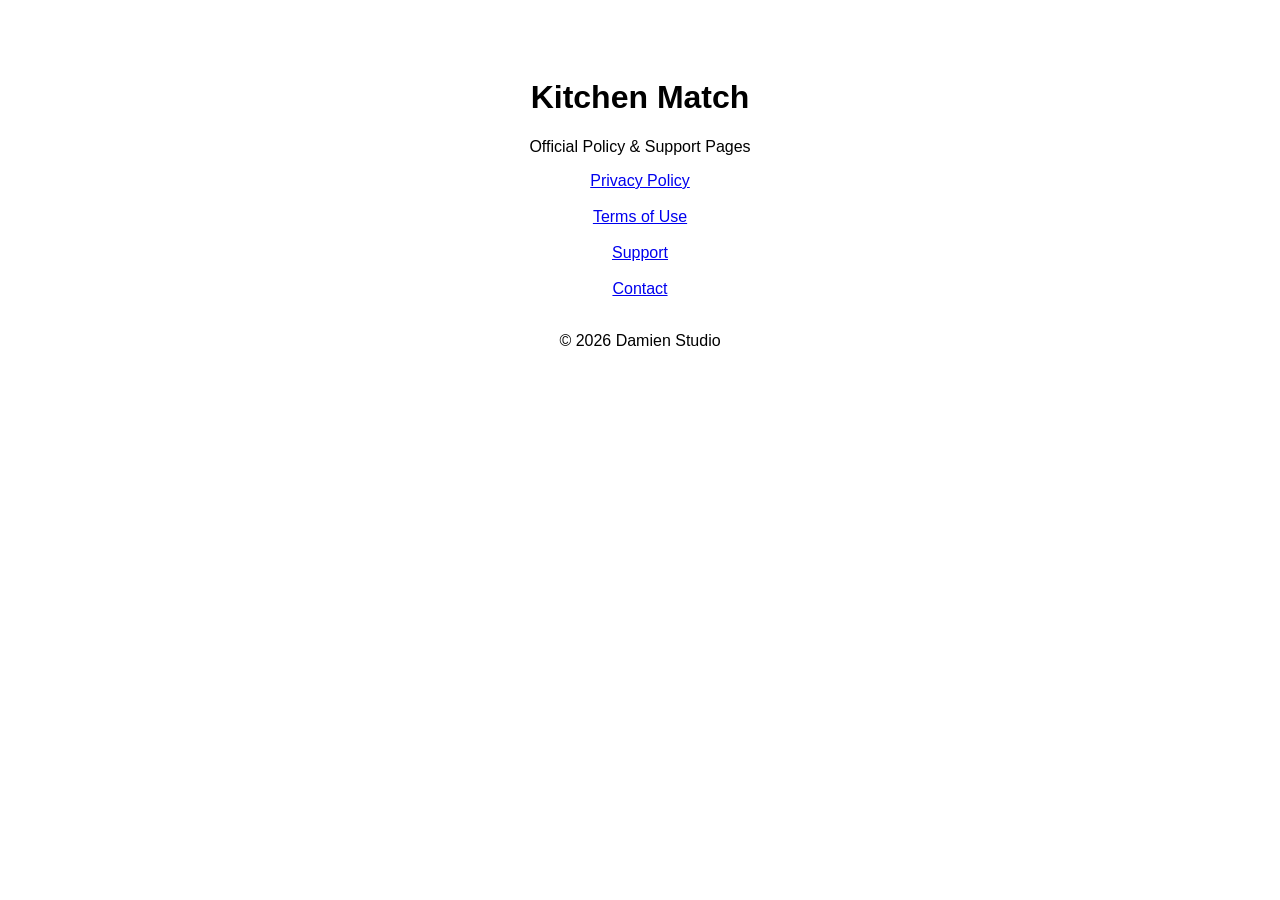
==== index.html @ e5201870 "Create index.html" ====
<!DOCTYPE html>
<html lang="en">
<head>
<meta charset="UTF-8">
<title>Kitchen Match - Policy Center</title>
</head>
<body style="font-family:Arial;text-align:center;padding:50px;">
<h1>Kitchen Match</h1>
<p>Official Policy & Support Pages</p>

<a href="privacy-policy.html">Privacy Policy</a><br><br>
<a href="terms-of-use.html">Terms of Use</a><br><br>
<a href="support.html">Support</a><br><br>
<a href="contact.html">Contact</a><br><br>

<p>© 2026 Damien Studio</p>
</body>
</html>
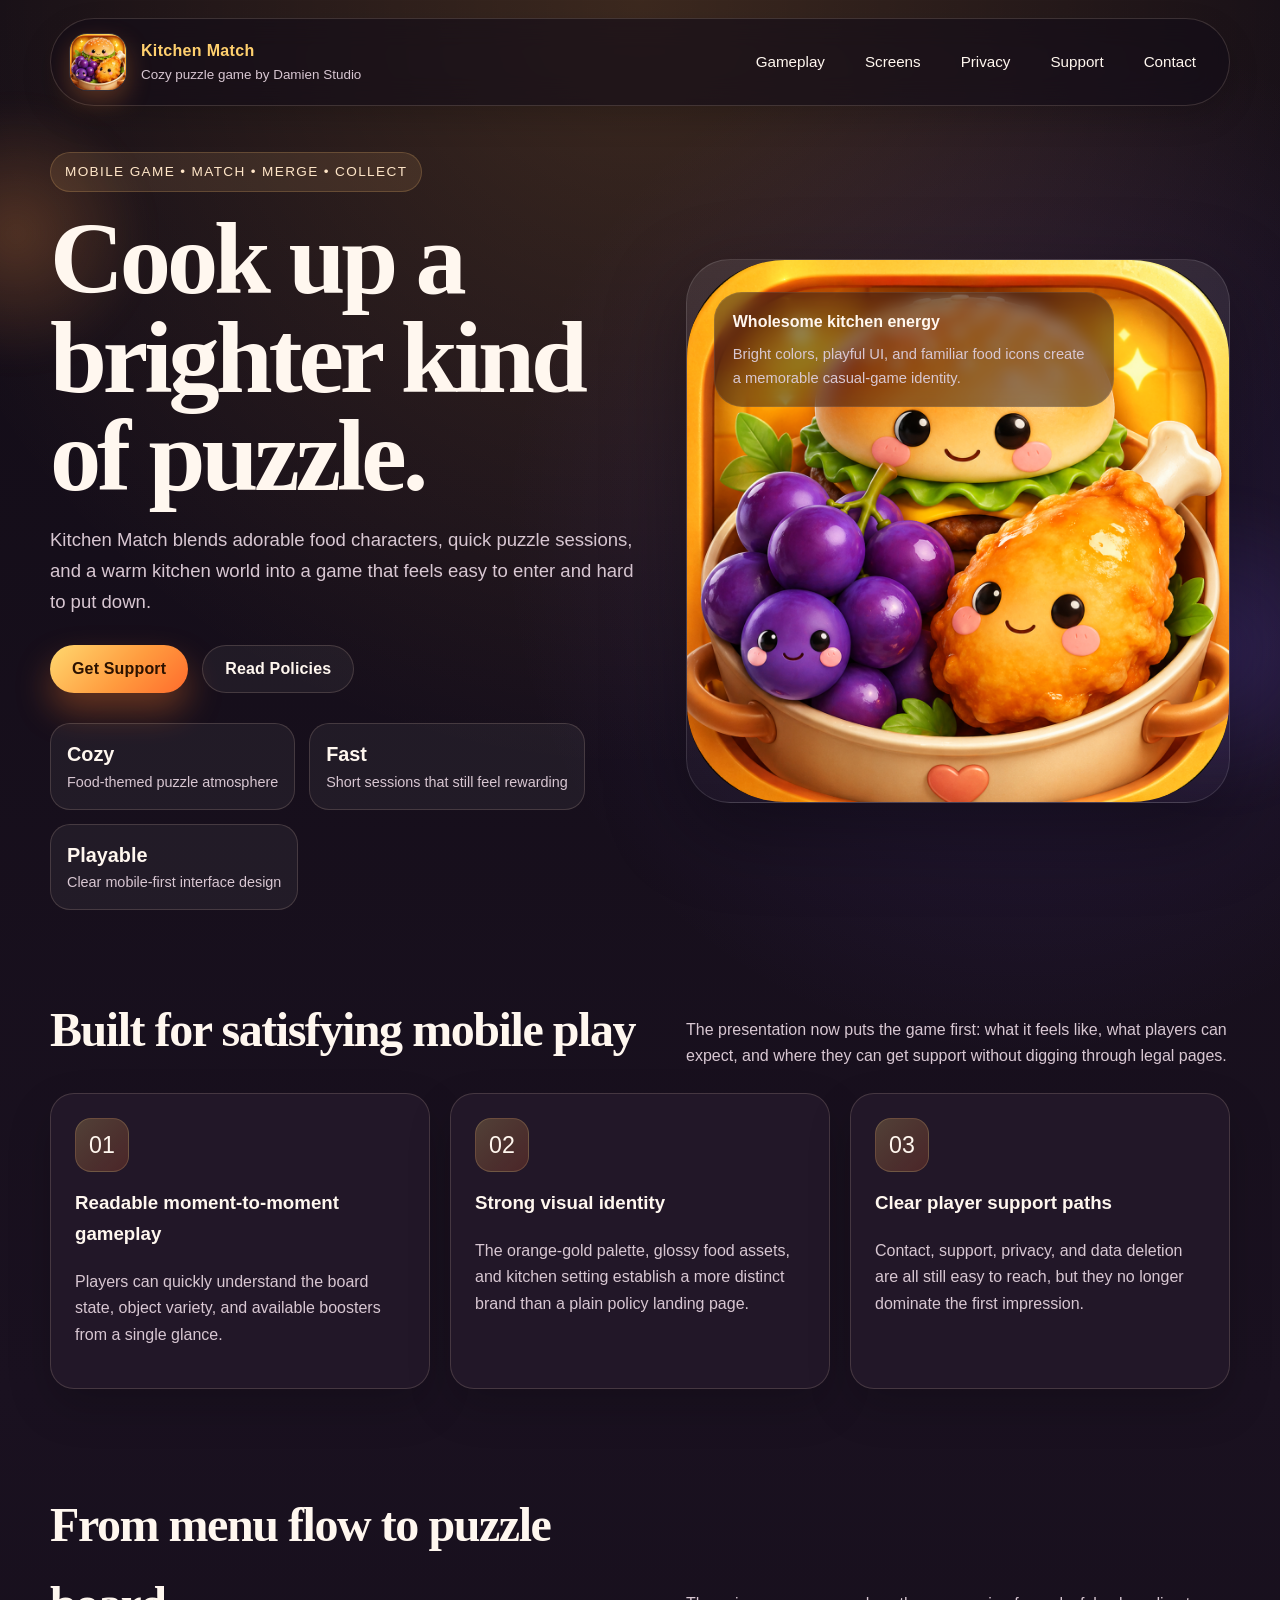
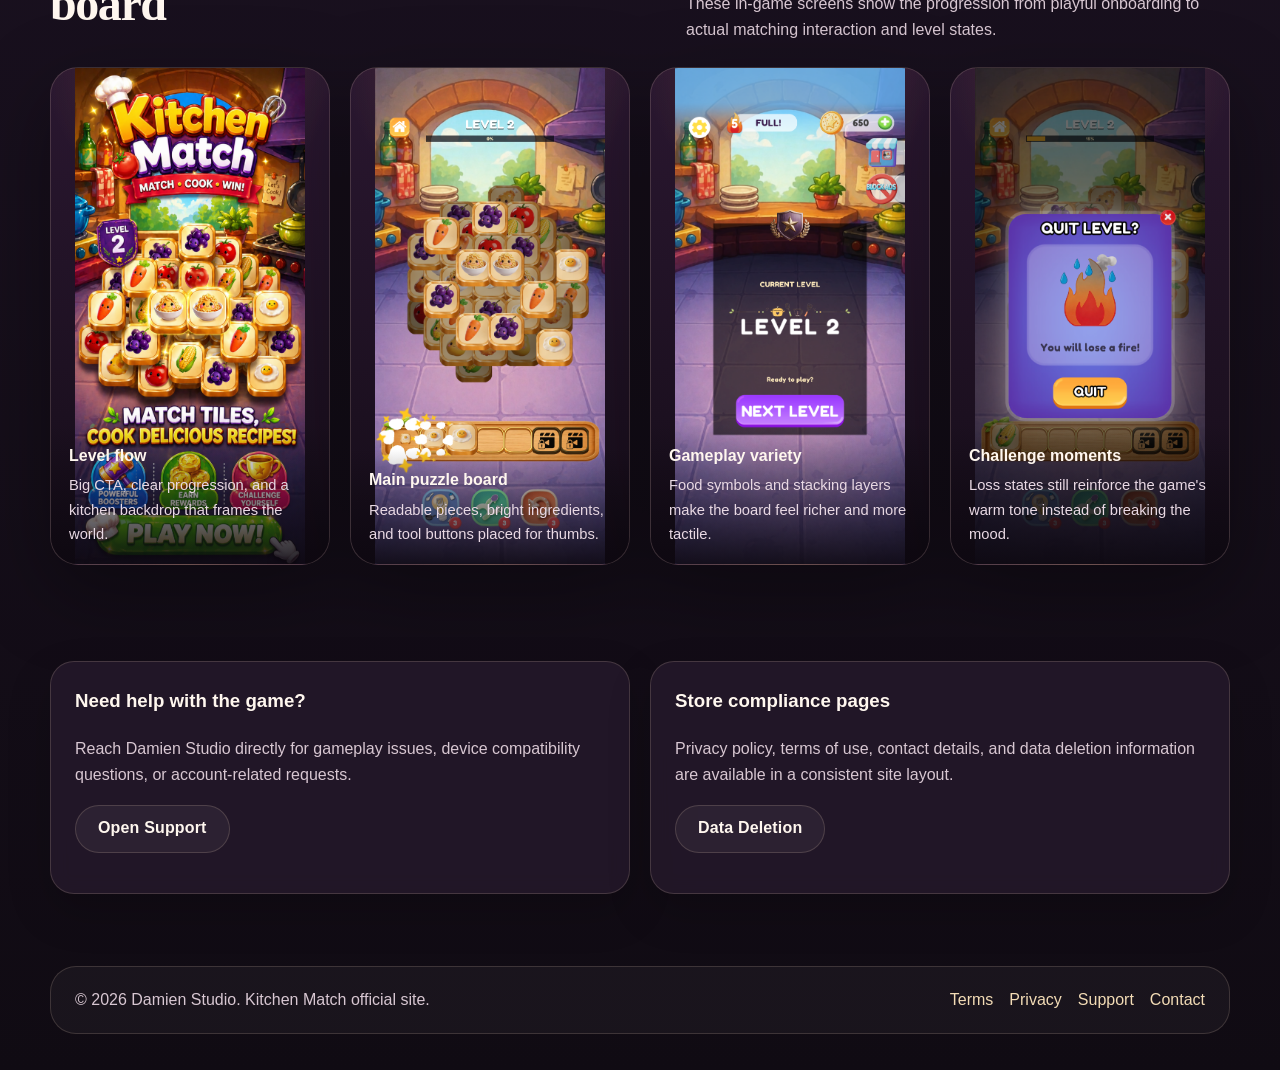
==== commit a1ada85f: "Update UI" ====
--- a/index.html
+++ b/index.html
@@ -1,18 +1,199 @@
 <!DOCTYPE html>
 <html lang="en">
 <head>
-<meta charset="UTF-8">
-<title>Kitchen Match - Policy Center</title>
+  <meta charset="UTF-8" />
+  <meta name="viewport" content="width=device-width, initial-scale=1.0" />
+  <title>Kitchen Match - Cozy Food Puzzle Game</title>
+  <meta
+    name="description"
+    content="Kitchen Match is a cheerful food-themed puzzle game by Damien Studio with cozy visuals, fast rounds, and satisfying matching gameplay."
+  />
+  <link rel="stylesheet" href="style.css" />
 </head>
-<body style="font-family:Arial;text-align:center;padding:50px;">
-<h1>Kitchen Match</h1>
-<p>Official Policy & Support Pages</p>
+<body>
+  <div class="site-shell">
+    <header class="topbar">
+      <div class="container topbar-inner">
+        <a class="brand" href="index.html" aria-label="Kitchen Match home">
+          <span class="brand-mark">
+            <img src="images/app_icon.png" alt="Kitchen Match app icon" />
+          </span>
+          <span class="brand-copy">
+            <strong>Kitchen Match</strong>
+            <span>Cozy puzzle game by Damien Studio</span>
+          </span>
+        </a>
+        <nav class="nav" aria-label="Main navigation">
+          <a href="#gameplay">Gameplay</a>
+          <a href="#gallery">Screens</a>
+          <a href="privacy-policy.html">Privacy</a>
+          <a href="support.html">Support</a>
+          <a href="contact.html">Contact</a>
+        </nav>
+      </div>
+    </header>
 
-<a href="privacy-policy.html">Privacy Policy</a><br><br>
-<a href="terms-of-use.html">Terms of Use</a><br><br>
-<a href="support.html">Support</a><br><br>
-<a href="contact.html">Contact</a><br><br>
+    <main>
+      <section class="hero">
+        <div class="container hero-grid">
+          <div>
+            <div class="eyebrow">Mobile Game • Match • Merge • Collect</div>
+            <h1>Cook up a brighter kind of puzzle.</h1>
+            <p class="lead">
+              Kitchen Match blends adorable food characters, quick puzzle sessions, and a warm kitchen world into a game that feels easy to enter and hard to put down.
+            </p>
+            <div class="hero-actions">
+              <a class="button" href="support.html">Get Support</a>
+              <a class="button-secondary" href="privacy-policy.html">Read Policies</a>
+            </div>
+            <div class="hero-stats" aria-label="Game highlights">
+              <div class="stat">
+                <strong>Cozy</strong>
+                <span>Food-themed puzzle atmosphere</span>
+              </div>
+              <div class="stat">
+                <strong>Fast</strong>
+                <span>Short sessions that still feel rewarding</span>
+              </div>
+              <div class="stat">
+                <strong>Playable</strong>
+                <span>Clear mobile-first interface design</span>
+              </div>
+            </div>
+          </div>
 
-<p>© 2026 Damien Studio</p>
+          <div class="hero-visual">
+            <div class="hero-card">
+              <img class="hero-backdrop" src="images/app_icon.png" alt="Kitchen Match key art with cute food characters" />
+              <div class="hero-badge">
+                <strong>Wholesome kitchen energy</strong>
+                <span>Bright colors, playful UI, and familiar food icons create a memorable casual-game identity.</span>
+              </div>
+            </div>
+          </div>
+        </div>
+      </section>
+
+      <section class="section" id="gameplay">
+        <div class="container">
+          <div class="section-header">
+            <div>
+              <h2>Built for satisfying mobile play</h2>
+            </div>
+            <p>
+              The presentation now puts the game first: what it feels like, what players can expect, and where they can get support without digging through legal pages.
+            </p>
+          </div>
+
+          <div class="feature-grid">
+            <article class="panel feature-card">
+              <div class="feature-icon">01</div>
+              <h3>Readable moment-to-moment gameplay</h3>
+              <p>
+                Players can quickly understand the board state, object variety, and available boosters from a single glance.
+              </p>
+            </article>
+
+            <article class="panel feature-card">
+              <div class="feature-icon">02</div>
+              <h3>Strong visual identity</h3>
+              <p>
+                The orange-gold palette, glossy food assets, and kitchen setting establish a more distinct brand than a plain policy landing page.
+              </p>
+            </article>
+
+            <article class="panel feature-card">
+              <div class="feature-icon">03</div>
+              <h3>Clear player support paths</h3>
+              <p>
+                Contact, support, privacy, and data deletion are all still easy to reach, but they no longer dominate the first impression.
+              </p>
+            </article>
+          </div>
+        </div>
+      </section>
+
+      <section class="section" id="gallery">
+        <div class="container">
+          <div class="section-header">
+            <div>
+              <h2>From menu flow to puzzle board</h2>
+            </div>
+            <p>
+              These in-game screens show the progression from playful onboarding to actual matching interaction and level states.
+            </p>
+          </div>
+
+          <div class="gallery-grid">
+            <article class="gallery-card portrait">
+              <img src="images/main_img.png" alt="Kitchen Match level menu screenshot" />
+              <div class="gallery-copy">
+                <strong>Level flow</strong>
+                <span>Big CTA, clear progression, and a kitchen backdrop that frames the world.</span>
+              </div>
+            </article>
+
+            <article class="gallery-card portrait">
+              <img src="images/match.png" alt="Kitchen Match board gameplay screenshot" />
+              <div class="gallery-copy">
+                <strong>Main puzzle board</strong>
+                <span>Readable pieces, bright ingredients, and tool buttons placed for thumbs.</span>
+              </div>
+            </article>
+
+            <article class="gallery-card portrait">
+              <img src="images/main_menu.png" alt="Kitchen Match gameplay showcase screenshot" />
+              <div class="gallery-copy">
+                <strong>Gameplay variety</strong>
+                <span>Food symbols and stacking layers make the board feel richer and more tactile.</span>
+              </div>
+            </article>
+
+            <article class="gallery-card portrait">
+              <img src="images/failed.png" alt="Kitchen Match fail state screenshot" />
+              <div class="gallery-copy">
+                <strong>Challenge moments</strong>
+                <span>Loss states still reinforce the game's warm tone instead of breaking the mood.</span>
+              </div>
+            </article>
+          </div>
+        </div>
+      </section>
+
+      <section class="section">
+        <div class="container">
+          <div class="info-grid">
+            <article class="panel info-card">
+              <h3>Need help with the game?</h3>
+              <p>
+                Reach Damien Studio directly for gameplay issues, device compatibility questions, or account-related requests.
+              </p>
+              <p><a class="button-secondary" href="support.html">Open Support</a></p>
+            </article>
+
+            <article class="panel info-card">
+              <h3>Store compliance pages</h3>
+              <p>
+                Privacy policy, terms of use, contact details, and data deletion information are available in a consistent site layout.
+              </p>
+              <p><a class="button-secondary" href="data-deletion.html">Data Deletion</a></p>
+            </article>
+          </div>
+        </div>
+      </section>
+    </main>
+
+    <footer class="footer">
+      <div class="container footer-inner">
+        <p>© 2026 Damien Studio. Kitchen Match official site.</p>
+        <div class="footer-links">
+          <a href="terms-of-use.html">Terms</a>
+          <a href="privacy-policy.html">Privacy</a>
+          <a href="support.html">Support</a>
+          <a href="contact.html">Contact</a>
+        </div>
+      </div>
+    </footer>
+  </div>
 </body>
 </html>
--- a/style.css
+++ b/style.css
@@ -0,0 +1,605 @@
+:root {
+  --bg: #180f19;
+  --bg-soft: #23152a;
+  --surface: rgba(37, 25, 43, 0.86);
+  --surface-strong: rgba(29, 18, 35, 0.94);
+  --surface-light: rgba(255, 247, 237, 0.1);
+  --text: #fff7ef;
+  --muted: #d8c7d2;
+  --accent: #ff9c3f;
+  --accent-strong: #ff6b2c;
+  --accent-soft: #ffd06e;
+  --line: rgba(255, 224, 196, 0.16);
+  --shadow: 0 26px 80px rgba(0, 0, 0, 0.35);
+  --radius-xl: 32px;
+  --radius-lg: 24px;
+  --radius-md: 18px;
+  --max-width: 1180px;
+}
+
+* {
+  box-sizing: border-box;
+}
+
+html {
+  scroll-behavior: smooth;
+}
+
+body {
+  margin: 0;
+  color: var(--text);
+  line-height: 1.65;
+  font-family: "Trebuchet MS", "Segoe UI", sans-serif;
+  background:
+    radial-gradient(circle at top, rgba(255, 174, 71, 0.18), transparent 28%),
+    radial-gradient(circle at 80% 20%, rgba(131, 88, 255, 0.16), transparent 22%),
+    linear-gradient(180deg, #120c16 0%, #1a1120 52%, #100b13 100%);
+}
+
+img {
+  display: block;
+  max-width: 100%;
+}
+
+a {
+  color: var(--accent-soft);
+  text-decoration: none;
+}
+
+a:hover {
+  color: #ffe8bf;
+}
+
+.site-shell {
+  min-height: 100vh;
+  position: relative;
+  overflow: hidden;
+}
+
+.site-shell::before,
+.site-shell::after {
+  content: "";
+  position: fixed;
+  inset: auto;
+  pointer-events: none;
+  z-index: 0;
+}
+
+.site-shell::before {
+  top: 10%;
+  left: -8rem;
+  width: 18rem;
+  height: 18rem;
+  background: radial-gradient(circle, rgba(255, 153, 71, 0.25), transparent 65%);
+  filter: blur(12px);
+}
+
+.site-shell::after {
+  right: -6rem;
+  bottom: 10%;
+  width: 20rem;
+  height: 20rem;
+  background: radial-gradient(circle, rgba(127, 98, 255, 0.2), transparent 68%);
+  filter: blur(16px);
+}
+
+.container {
+  width: min(var(--max-width), calc(100% - 32px));
+  margin: 0 auto;
+  position: relative;
+  z-index: 1;
+}
+
+.topbar {
+  padding: 18px 0 12px;
+}
+
+.topbar-inner {
+  display: flex;
+  align-items: center;
+  justify-content: space-between;
+  gap: 24px;
+  padding: 14px 18px;
+  border: 1px solid var(--line);
+  border-radius: 999px;
+  background: rgba(19, 12, 24, 0.62);
+  backdrop-filter: blur(14px);
+  box-shadow: 0 12px 30px rgba(0, 0, 0, 0.18);
+}
+
+.brand {
+  display: flex;
+  align-items: center;
+  gap: 14px;
+  min-width: 0;
+}
+
+.brand-mark {
+  width: 58px;
+  height: 58px;
+  border-radius: 18px;
+  overflow: hidden;
+  border: 1px solid rgba(255, 255, 255, 0.14);
+  box-shadow: 0 10px 24px rgba(255, 140, 56, 0.28);
+  flex: 0 0 auto;
+}
+
+.brand-copy strong,
+.brand-copy span {
+  display: block;
+}
+
+.brand-copy strong {
+  font-size: 1rem;
+  letter-spacing: 0.02em;
+}
+
+.brand-copy span {
+  color: var(--muted);
+  font-size: 0.84rem;
+}
+
+.nav {
+  display: flex;
+  gap: 10px;
+  flex-wrap: wrap;
+  justify-content: flex-end;
+}
+
+.nav a {
+  padding: 10px 14px;
+  border-radius: 999px;
+  color: var(--text);
+  font-size: 0.95rem;
+  border: 1px solid transparent;
+  transition: transform 180ms ease, background 180ms ease, border-color 180ms ease;
+}
+
+.nav a:hover,
+.nav a:focus-visible {
+  background: rgba(255, 255, 255, 0.08);
+  border-color: var(--line);
+  transform: translateY(-1px);
+}
+
+.button,
+.button-secondary {
+  display: inline-flex;
+  align-items: center;
+  justify-content: center;
+  gap: 10px;
+  min-height: 48px;
+  padding: 0 22px;
+  border-radius: 999px;
+  font-weight: 700;
+  letter-spacing: 0.01em;
+}
+
+.button {
+  color: #2c1200;
+  background: linear-gradient(135deg, #ffd86f, #ff9c3f 55%, #ff6b2c);
+  box-shadow: 0 18px 34px rgba(255, 123, 41, 0.35);
+}
+
+.button:hover {
+  color: #2c1200;
+}
+
+.button-secondary {
+  color: var(--text);
+  border: 1px solid var(--line);
+  background: rgba(255, 255, 255, 0.05);
+}
+
+.hero {
+  padding: 34px 0 56px;
+}
+
+.hero-grid {
+  display: grid;
+  grid-template-columns: minmax(0, 1.05fr) minmax(320px, 0.95fr);
+  gap: 34px;
+  align-items: center;
+}
+
+.eyebrow {
+  display: inline-flex;
+  align-items: center;
+  gap: 8px;
+  margin-bottom: 18px;
+  padding: 8px 14px;
+  border-radius: 999px;
+  color: #ffe6c8;
+  background: rgba(255, 193, 117, 0.11);
+  border: 1px solid rgba(255, 193, 117, 0.2);
+  font-size: 0.85rem;
+  text-transform: uppercase;
+  letter-spacing: 0.1em;
+}
+
+.hero h1,
+.page-hero h1 {
+  margin: 0;
+  line-height: 0.96;
+  font-family: Georgia, "Times New Roman", serif;
+  font-size: clamp(3.4rem, 9vw, 6.4rem);
+  letter-spacing: -0.04em;
+}
+
+.hero p.lead,
+.page-hero p {
+  margin: 20px 0 0;
+  max-width: 38rem;
+  color: var(--muted);
+  font-size: clamp(1rem, 2.1vw, 1.16rem);
+}
+
+.hero-actions,
+.hero-stats {
+  display: flex;
+  flex-wrap: wrap;
+  gap: 14px;
+}
+
+.hero-actions {
+  margin-top: 28px;
+}
+
+.hero-stats {
+  margin-top: 30px;
+}
+
+.stat {
+  min-width: 124px;
+  padding: 14px 16px;
+  border-radius: 20px;
+  background: rgba(255, 255, 255, 0.05);
+  border: 1px solid var(--line);
+}
+
+.stat strong,
+.stat span {
+  display: block;
+}
+
+.stat strong {
+  font-size: 1.24rem;
+}
+
+.stat span {
+  color: var(--muted);
+  font-size: 0.9rem;
+}
+
+.hero-visual {
+  position: relative;
+}
+
+.hero-card {
+  position: relative;
+  overflow: hidden;
+  border-radius: 44px;
+  background: linear-gradient(180deg, rgba(255, 255, 255, 0.08), rgba(255, 255, 255, 0.02));
+  border: 1px solid rgba(255, 255, 255, 0.12);
+  box-shadow: var(--shadow);
+}
+
+.hero-backdrop {
+  aspect-ratio: 1 / 1;
+  object-fit: cover;
+  filter: saturate(1.08);
+  border-radius: 98px;
+}
+
+.hero-phone {
+  position: absolute;
+  right: 6%;
+  bottom: -2%;
+  width: 42%;
+  max-width: 250px;
+  border-radius: 30px;
+  border: 8px solid #140d18;
+  box-shadow: 0 24px 50px rgba(0, 0, 0, 0.38);
+}
+
+.hero-badge {
+  position: absolute;
+  left: 5%;
+  top: 6%;
+  max-width: 400px;
+  padding: 16px 18px;
+  border-radius: 28px;
+  background: rgba(23, 14, 27, 0.46);
+  border: 1px solid rgba(255, 255, 255, 0.08);
+  backdrop-filter: blur(8px);
+}
+
+.hero-badge strong,
+.hero-badge span {
+  display: block;
+}
+
+.hero-badge strong {
+  font-size: 1rem;
+}
+
+.hero-badge span {
+  color: var(--muted);
+  margin-top: 6px;
+  font-size: 0.92rem;
+}
+
+.section {
+  padding: 24px 0 72px;
+}
+
+.section-header {
+  display: flex;
+  align-items: end;
+  justify-content: space-between;
+  gap: 20px;
+  margin-bottom: 24px;
+}
+
+.section-header h2 {
+  margin: 0;
+  font-family: Georgia, "Times New Roman", serif;
+  font-size: clamp(2rem, 5vw, 3rem);
+  letter-spacing: -0.03em;
+}
+
+.section-header p {
+  max-width: 34rem;
+  margin: 0;
+  color: var(--muted);
+}
+
+.feature-grid,
+.info-grid,
+.gallery-grid {
+  display: grid;
+  gap: 20px;
+}
+
+.feature-grid {
+  grid-template-columns: repeat(3, minmax(0, 1fr));
+}
+
+.info-grid {
+  grid-template-columns: repeat(2, minmax(0, 1fr));
+}
+
+.gallery-grid {
+  grid-template-columns: repeat(4, minmax(0, 1fr));
+}
+
+.panel {
+  padding: 24px;
+  border-radius: var(--radius-lg);
+  background: var(--surface);
+  border: 1px solid var(--line);
+  box-shadow: 0 18px 44px rgba(0, 0, 0, 0.18);
+  backdrop-filter: blur(10px);
+}
+
+.feature-card h3,
+.info-card h3,
+.article h2,
+.article h3 {
+  margin-top: 0;
+}
+
+.feature-card p,
+.info-card p,
+.article p,
+.article li,
+.article .meta {
+  color: var(--muted);
+}
+
+.feature-icon {
+  display: inline-flex;
+  align-items: center;
+  justify-content: center;
+  width: 54px;
+  height: 54px;
+  margin-bottom: 16px;
+  border-radius: 16px;
+  font-size: 1.45rem;
+  background: linear-gradient(135deg, rgba(255, 216, 111, 0.22), rgba(255, 107, 44, 0.18));
+  border: 1px solid rgba(255, 214, 141, 0.18);
+}
+
+.gallery-card {
+  position: relative;
+  overflow: hidden;
+  border-radius: 28px;
+  min-height: 320px;
+  background: #140d18;
+  border: 1px solid var(--line);
+  box-shadow: var(--shadow);
+}
+
+.gallery-card img {
+  width: 100%;
+  height: 100%;
+  object-fit: cover;
+}
+
+.gallery-card.portrait {
+  aspect-ratio: 9 / 16;
+  min-height: 0;
+  background:
+    radial-gradient(circle at top, rgba(255, 180, 85, 0.18), transparent 28%),
+    linear-gradient(180deg, #2a1730 0%, #160d19 100%);
+}
+
+.gallery-card.portrait img {
+  object-fit: contain;
+  object-position: center top;
+}
+
+.gallery-copy {
+  position: absolute;
+  inset: auto 0 0 0;
+  padding: 18px;
+  background: linear-gradient(180deg, transparent, rgba(13, 8, 16, 0.9));
+}
+
+.gallery-copy strong,
+.gallery-copy span {
+  display: block;
+}
+
+.gallery-copy span {
+  margin-top: 4px;
+  color: #e9d9e4;
+  font-size: 0.92rem;
+}
+
+.notice {
+  padding: 16px 18px;
+  border-radius: 18px;
+  background: rgba(255, 186, 84, 0.1);
+  border: 1px solid rgba(255, 186, 84, 0.2);
+  color: #ffddae;
+}
+
+.article-shell {
+  padding: 24px 0 72px;
+}
+
+.page-hero {
+  padding: 34px 0 20px;
+}
+
+.article {
+  padding: 28px;
+  border-radius: var(--radius-xl);
+  background: var(--surface-strong);
+  border: 1px solid var(--line);
+  box-shadow: var(--shadow);
+}
+
+.article h2 {
+  color: #fff0d5;
+  margin-top: 30px;
+}
+
+.article h3 {
+  color: #ffe7bb;
+  margin-top: 24px;
+}
+
+.article ul {
+  padding-left: 22px;
+}
+
+.article .meta {
+  margin-top: 14px;
+  margin-bottom: 0;
+}
+
+.footer {
+  padding: 0 0 36px;
+}
+
+.footer-inner {
+  display: flex;
+  justify-content: space-between;
+  gap: 16px;
+  align-items: center;
+  padding: 20px 24px;
+  border-radius: 26px;
+  border: 1px solid var(--line);
+  background: rgba(255, 255, 255, 0.04);
+}
+
+.footer-inner p {
+  margin: 0;
+  color: var(--muted);
+}
+
+.footer-links {
+  display: flex;
+  gap: 16px;
+  flex-wrap: wrap;
+}
+
+.footer-links a {
+  color: #f3dcb6;
+}
+
+@media (max-width: 980px) {
+  .hero-grid,
+  .feature-grid,
+  .gallery-grid,
+  .info-grid {
+    grid-template-columns: 1fr;
+  }
+
+  .topbar-inner,
+  .section-header,
+  .footer-inner {
+    border-radius: 28px;
+  }
+
+  .topbar-inner,
+  .section-header,
+  .footer-inner {
+    flex-direction: column;
+    align-items: flex-start;
+  }
+
+  .nav {
+    justify-content: flex-start;
+  }
+
+  .hero-phone {
+    width: 46%;
+  }
+}
+
+@media (max-width: 640px) {
+  body {
+    line-height: 1.58;
+  }
+
+  .container {
+    width: min(var(--max-width), calc(100% - 20px));
+  }
+
+  .topbar {
+    padding-top: 10px;
+  }
+
+  .topbar-inner,
+  .panel,
+  .article,
+  .footer-inner {
+    padding: 18px;
+  }
+
+  .nav a,
+  .button,
+  .button-secondary {
+    width: 100%;
+  }
+
+  .hero {
+    padding-top: 18px;
+  }
+
+  .hero-badge {
+    position: static;
+    max-width: none;
+    margin: 14px;
+  }
+
+  .hero-phone {
+    position: static;
+    width: calc(100% - 28px);
+    max-width: none;
+    margin: -10px auto 14px;
+  }
+}
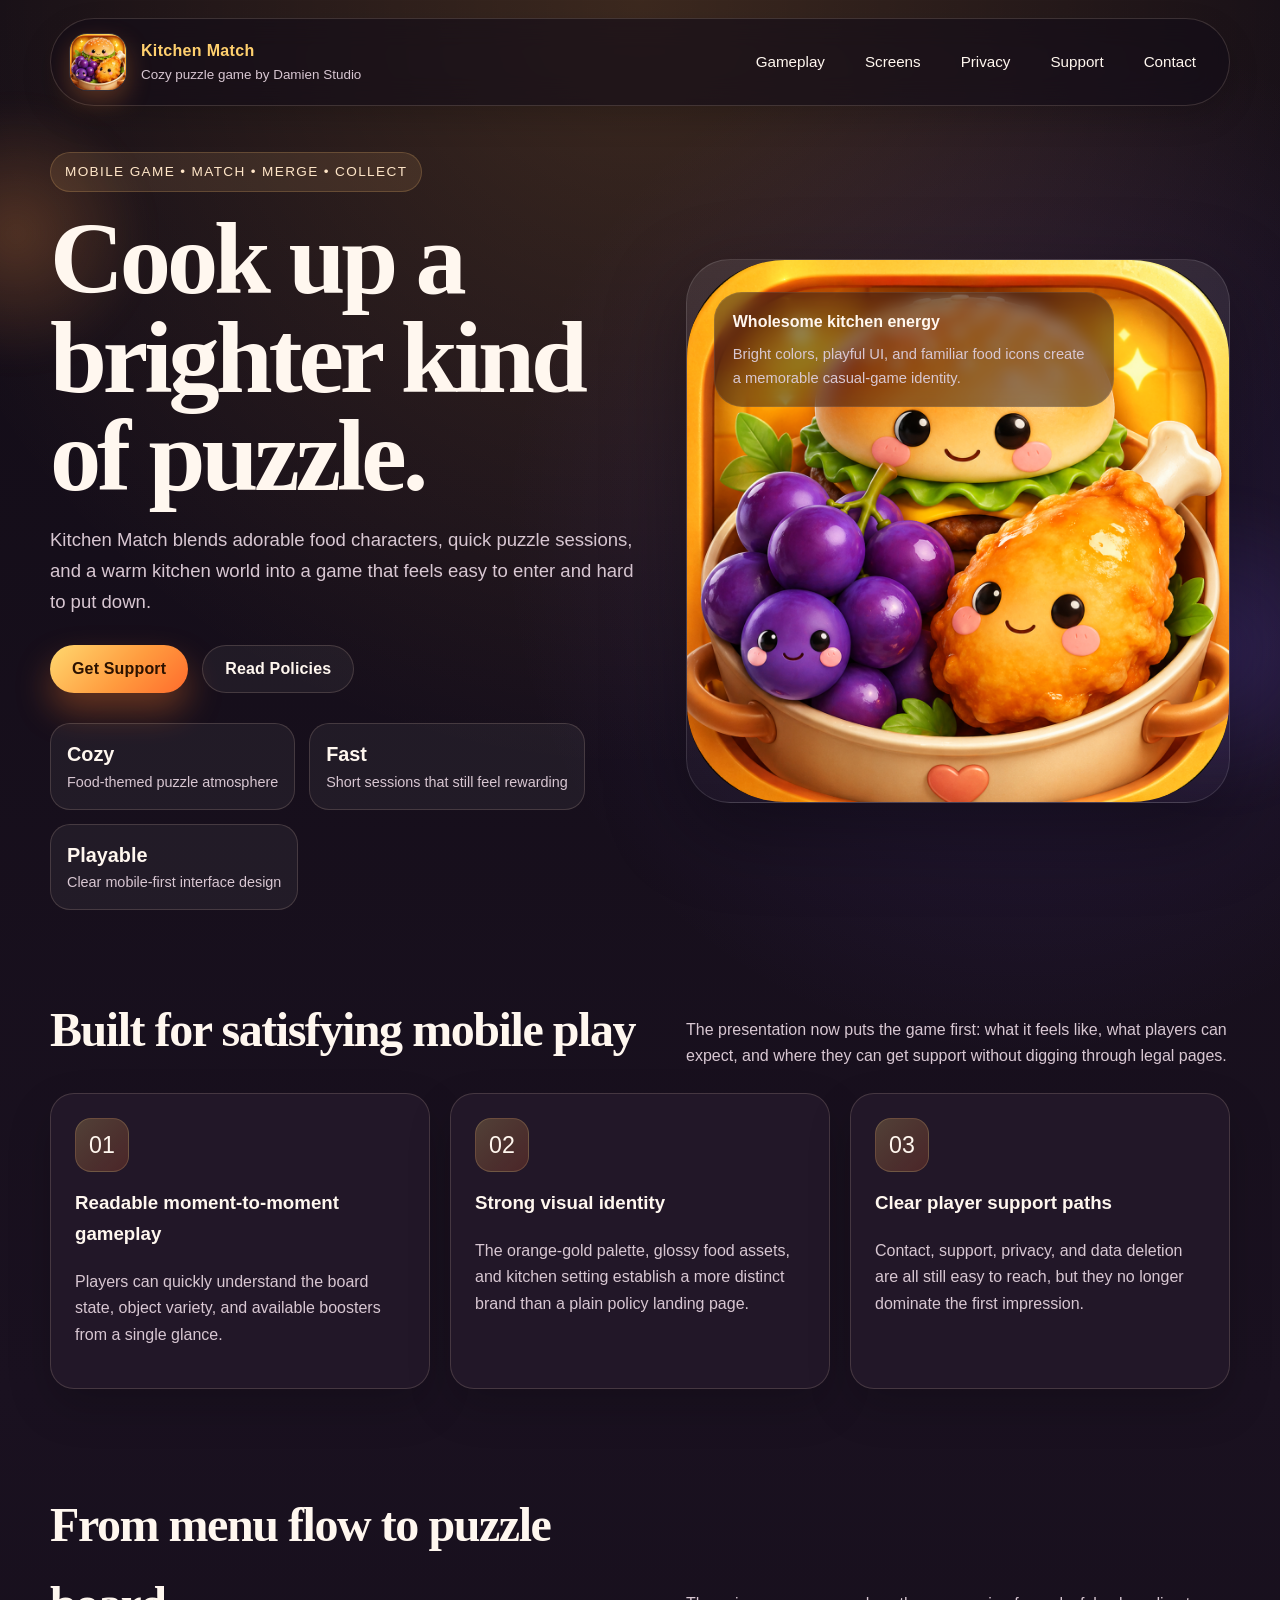
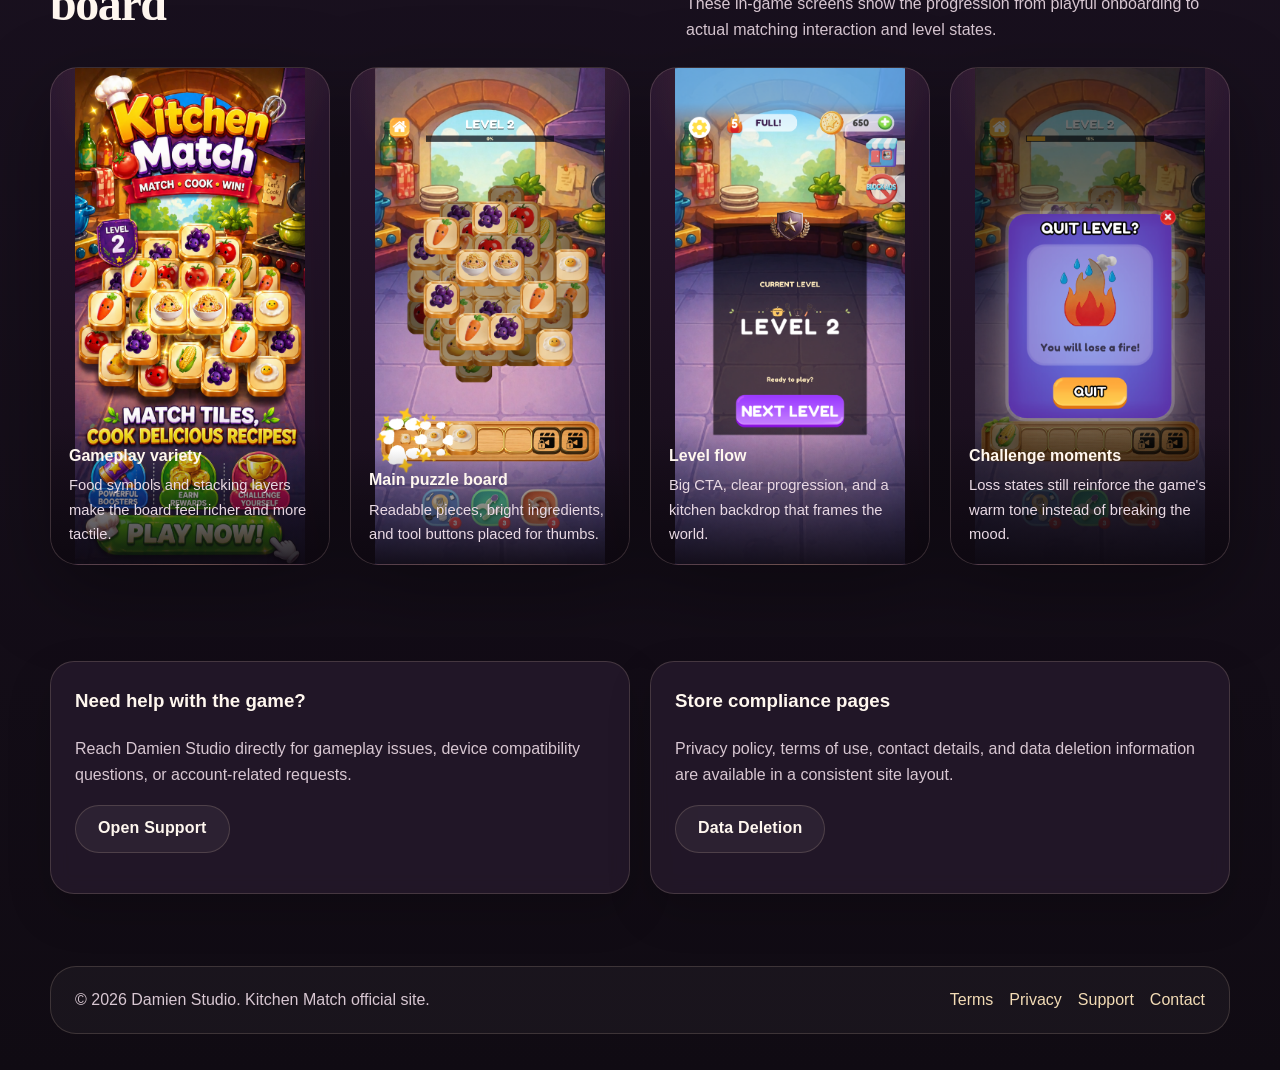
==== commit 32cde1b9: "Update UI" ====
--- a/index.html
+++ b/index.html
@@ -1,199 +1,208 @@
 <!DOCTYPE html>
 <html lang="en">
 <head>
-  <meta charset="UTF-8" />
-  <meta name="viewport" content="width=device-width, initial-scale=1.0" />
-  <title>Kitchen Match - Cozy Food Puzzle Game</title>
-  <meta
-    name="description"
-    content="Kitchen Match is a cheerful food-themed puzzle game by Damien Studio with cozy visuals, fast rounds, and satisfying matching gameplay."
-  />
-  <link rel="stylesheet" href="style.css" />
+    <meta charset="UTF-8"/>
+    <meta name="viewport" content="width=device-width, initial-scale=1.0"/>
+    <title>Kitchen Match - Cozy Food Puzzle Game</title>
+    <meta
+            name="description"
+            content="Kitchen Match is a cheerful food-themed puzzle game by Damien Studio with cozy visuals, fast rounds, and satisfying matching gameplay."
+    />
+    <link rel="stylesheet" href="style.css"/>
 </head>
 <body>
-  <div class="site-shell">
+<div class="site-shell">
     <header class="topbar">
-      <div class="container topbar-inner">
-        <a class="brand" href="index.html" aria-label="Kitchen Match home">
+        <div class="container topbar-inner">
+            <a class="brand" href="index.html" aria-label="Kitchen Match home">
           <span class="brand-mark">
-            <img src="images/app_icon.png" alt="Kitchen Match app icon" />
+            <img src="images/app_icon.png" alt="Kitchen Match app icon"/>
           </span>
-          <span class="brand-copy">
+                <span class="brand-copy">
             <strong>Kitchen Match</strong>
             <span>Cozy puzzle game by Damien Studio</span>
           </span>
-        </a>
-        <nav class="nav" aria-label="Main navigation">
-          <a href="#gameplay">Gameplay</a>
-          <a href="#gallery">Screens</a>
-          <a href="privacy-policy.html">Privacy</a>
-          <a href="support.html">Support</a>
-          <a href="contact.html">Contact</a>
-        </nav>
-      </div>
+            </a>
+            <nav class="nav" aria-label="Main navigation">
+                <a href="#gameplay">Gameplay</a>
+                <a href="#gallery">Screens</a>
+                <a href="privacy-policy.html">Privacy</a>
+                <a href="support.html">Support</a>
+                <a href="contact.html">Contact</a>
+            </nav>
+        </div>
     </header>
 
     <main>
-      <section class="hero">
-        <div class="container hero-grid">
-          <div>
-            <div class="eyebrow">Mobile Game • Match • Merge • Collect</div>
-            <h1>Cook up a brighter kind of puzzle.</h1>
-            <p class="lead">
-              Kitchen Match blends adorable food characters, quick puzzle sessions, and a warm kitchen world into a game that feels easy to enter and hard to put down.
-            </p>
-            <div class="hero-actions">
-              <a class="button" href="support.html">Get Support</a>
-              <a class="button-secondary" href="privacy-policy.html">Read Policies</a>
-            </div>
-            <div class="hero-stats" aria-label="Game highlights">
-              <div class="stat">
-                <strong>Cozy</strong>
-                <span>Food-themed puzzle atmosphere</span>
-              </div>
-              <div class="stat">
-                <strong>Fast</strong>
-                <span>Short sessions that still feel rewarding</span>
-              </div>
-              <div class="stat">
-                <strong>Playable</strong>
-                <span>Clear mobile-first interface design</span>
-              </div>
-            </div>
-          </div>
-
-          <div class="hero-visual">
-            <div class="hero-card">
-              <img class="hero-backdrop" src="images/app_icon.png" alt="Kitchen Match key art with cute food characters" />
-              <div class="hero-badge">
-                <strong>Wholesome kitchen energy</strong>
-                <span>Bright colors, playful UI, and familiar food icons create a memorable casual-game identity.</span>
-              </div>
-            </div>
-          </div>
+        <section class="hero">
+            <div class="container hero-grid">
+                <div>
+                    <div class="eyebrow">Mobile Game • Match • Merge • Collect</div>
+                    <h1>Cook up a brighter kind of puzzle.</h1>
+                    <p class="lead">
+                        Kitchen Match blends adorable food characters, quick puzzle sessions, and a warm kitchen world
+                        into a game that feels easy to enter and hard to put down.
+                    </p>
+                    <div class="hero-actions">
+                        <a class="button" href="support.html">Get Support</a>
+                        <a class="button-secondary" href="privacy-policy.html">Read Policies</a>
+                    </div>
+                    <div class="hero-stats" aria-label="Game highlights">
+                        <div class="stat">
+                            <strong>Cozy</strong>
+                            <span>Food-themed puzzle atmosphere</span>
+                        </div>
+                        <div class="stat">
+                            <strong>Fast</strong>
+                            <span>Short sessions that still feel rewarding</span>
+                        </div>
+                        <div class="stat">
+                            <strong>Playable</strong>
+                            <span>Clear mobile-first interface design</span>
+                        </div>
+                    </div>
+                </div>
+
+                <div class="hero-visual">
+                    <div class="hero-card">
+                        <img class="hero-backdrop" src="images/app_icon.png"
+                             alt="Kitchen Match key art with cute food characters"/>
+                        <div class="hero-badge">
+                            <strong>Wholesome kitchen energy</strong>
+                            <span>Bright colors, playful UI, and familiar food icons create a memorable casual-game identity.</span>
+                        </div>
+                    </div>
+                </div>
+            </div>
+        </section>
+
+        <section class="section" id="gameplay">
+            <div class="container">
+                <div class="section-header">
+                    <div>
+                        <h2>Built for satisfying mobile play</h2>
+                    </div>
+                    <p>
+                        The presentation now puts the game first: what it feels like, what players can expect, and where
+                        they can get support without digging through legal pages.
+                    </p>
+                </div>
+
+                <div class="feature-grid">
+                    <article class="panel feature-card">
+                        <div class="feature-icon">01</div>
+                        <h3>Readable moment-to-moment gameplay</h3>
+                        <p>
+                            Players can quickly understand the board state, object variety, and available boosters from
+                            a single glance.
+                        </p>
+                    </article>
+
+                    <article class="panel feature-card">
+                        <div class="feature-icon">02</div>
+                        <h3>Strong visual identity</h3>
+                        <p>
+                            The orange-gold palette, glossy food assets, and kitchen setting establish a more distinct
+                            brand than a plain policy landing page.
+                        </p>
+                    </article>
+
+                    <article class="panel feature-card">
+                        <div class="feature-icon">03</div>
+                        <h3>Clear player support paths</h3>
+                        <p>
+                            Contact, support, privacy, and data deletion are all still easy to reach, but they no longer
+                            dominate the first impression.
+                        </p>
+                    </article>
+                </div>
+            </div>
+        </section>
+
+        <section class="section" id="gallery">
+            <div class="container">
+                <div class="section-header">
+                    <div>
+                        <h2>From menu flow to puzzle board</h2>
+                    </div>
+                    <p>
+                        These in-game screens show the progression from playful onboarding to actual matching
+                        interaction and level states.
+                    </p>
+                </div>
+
+                <div class="gallery-grid">
+                    <article class="gallery-card portrait">
+                        <img src="images/main_img.png" alt="Kitchen Match level menu screenshot"/>
+                        <div class="gallery-copy">
+                            <strong>Gameplay variety</strong>
+                            <span>Food symbols and stacking layers make the board feel richer and more tactile.</span>
+                        </div>
+                    </article>
+
+                    <article class="gallery-card portrait">
+                        <img src="images/match.png" alt="Kitchen Match board gameplay screenshot"/>
+                        <div class="gallery-copy">
+                            <strong>Main puzzle board</strong>
+                            <span>Readable pieces, bright ingredients, and tool buttons placed for thumbs.</span>
+                        </div>
+                    </article>
+
+                    <article class="gallery-card portrait">
+                        <img src="images/main_menu.png" alt="Kitchen Match gameplay showcase screenshot"/>
+                        <div class="gallery-copy">
+                            <strong>Level flow</strong>
+                            <span>Big CTA, clear progression, and a kitchen backdrop that frames the world.</span>
+                        </div>
+                    </article>
+
+                    <article class="gallery-card portrait">
+                        <img src="images/failed.png" alt="Kitchen Match fail state screenshot"/>
+                        <div class="gallery-copy">
+                            <strong>Challenge moments</strong>
+                            <span>Loss states still reinforce the game's warm tone instead of breaking the mood.</span>
+                        </div>
+                    </article>
+                </div>
+            </div>
+        </section>
+
+        <section class="section">
+            <div class="container">
+                <div class="info-grid">
+                    <article class="panel info-card">
+                        <h3>Need help with the game?</h3>
+                        <p>
+                            Reach Damien Studio directly for gameplay issues, device compatibility questions, or
+                            account-related requests.
+                        </p>
+                        <p><a class="button-secondary" href="support.html">Open Support</a></p>
+                    </article>
+
+                    <article class="panel info-card">
+                        <h3>Store compliance pages</h3>
+                        <p>
+                            Privacy policy, terms of use, contact details, and data deletion information are available
+                            in a consistent site layout.
+                        </p>
+                        <p><a class="button-secondary" href="data-deletion.html">Data Deletion</a></p>
+                    </article>
+                </div>
+            </div>
+        </section>
+    </main>
+
+    <footer class="footer">
+        <div class="container footer-inner">
+            <p>© 2026 Damien Studio. Kitchen Match official site.</p>
+            <div class="footer-links">
+                <a href="terms-of-use.html">Terms</a>
+                <a href="privacy-policy.html">Privacy</a>
+                <a href="support.html">Support</a>
+                <a href="contact.html">Contact</a>
+            </div>
         </div>
-      </section>
-
-      <section class="section" id="gameplay">
-        <div class="container">
-          <div class="section-header">
-            <div>
-              <h2>Built for satisfying mobile play</h2>
-            </div>
-            <p>
-              The presentation now puts the game first: what it feels like, what players can expect, and where they can get support without digging through legal pages.
-            </p>
-          </div>
-
-          <div class="feature-grid">
-            <article class="panel feature-card">
-              <div class="feature-icon">01</div>
-              <h3>Readable moment-to-moment gameplay</h3>
-              <p>
-                Players can quickly understand the board state, object variety, and available boosters from a single glance.
-              </p>
-            </article>
-
-            <article class="panel feature-card">
-              <div class="feature-icon">02</div>
-              <h3>Strong visual identity</h3>
-              <p>
-                The orange-gold palette, glossy food assets, and kitchen setting establish a more distinct brand than a plain policy landing page.
-              </p>
-            </article>
-
-            <article class="panel feature-card">
-              <div class="feature-icon">03</div>
-              <h3>Clear player support paths</h3>
-              <p>
-                Contact, support, privacy, and data deletion are all still easy to reach, but they no longer dominate the first impression.
-              </p>
-            </article>
-          </div>
-        </div>
-      </section>
-
-      <section class="section" id="gallery">
-        <div class="container">
-          <div class="section-header">
-            <div>
-              <h2>From menu flow to puzzle board</h2>
-            </div>
-            <p>
-              These in-game screens show the progression from playful onboarding to actual matching interaction and level states.
-            </p>
-          </div>
-
-          <div class="gallery-grid">
-            <article class="gallery-card portrait">
-              <img src="images/main_img.png" alt="Kitchen Match level menu screenshot" />
-              <div class="gallery-copy">
-                <strong>Level flow</strong>
-                <span>Big CTA, clear progression, and a kitchen backdrop that frames the world.</span>
-              </div>
-            </article>
-
-            <article class="gallery-card portrait">
-              <img src="images/match.png" alt="Kitchen Match board gameplay screenshot" />
-              <div class="gallery-copy">
-                <strong>Main puzzle board</strong>
-                <span>Readable pieces, bright ingredients, and tool buttons placed for thumbs.</span>
-              </div>
-            </article>
-
-            <article class="gallery-card portrait">
-              <img src="images/main_menu.png" alt="Kitchen Match gameplay showcase screenshot" />
-              <div class="gallery-copy">
-                <strong>Gameplay variety</strong>
-                <span>Food symbols and stacking layers make the board feel richer and more tactile.</span>
-              </div>
-            </article>
-
-            <article class="gallery-card portrait">
-              <img src="images/failed.png" alt="Kitchen Match fail state screenshot" />
-              <div class="gallery-copy">
-                <strong>Challenge moments</strong>
-                <span>Loss states still reinforce the game's warm tone instead of breaking the mood.</span>
-              </div>
-            </article>
-          </div>
-        </div>
-      </section>
-
-      <section class="section">
-        <div class="container">
-          <div class="info-grid">
-            <article class="panel info-card">
-              <h3>Need help with the game?</h3>
-              <p>
-                Reach Damien Studio directly for gameplay issues, device compatibility questions, or account-related requests.
-              </p>
-              <p><a class="button-secondary" href="support.html">Open Support</a></p>
-            </article>
-
-            <article class="panel info-card">
-              <h3>Store compliance pages</h3>
-              <p>
-                Privacy policy, terms of use, contact details, and data deletion information are available in a consistent site layout.
-              </p>
-              <p><a class="button-secondary" href="data-deletion.html">Data Deletion</a></p>
-            </article>
-          </div>
-        </div>
-      </section>
-    </main>
-
-    <footer class="footer">
-      <div class="container footer-inner">
-        <p>© 2026 Damien Studio. Kitchen Match official site.</p>
-        <div class="footer-links">
-          <a href="terms-of-use.html">Terms</a>
-          <a href="privacy-policy.html">Privacy</a>
-          <a href="support.html">Support</a>
-          <a href="contact.html">Contact</a>
-        </div>
-      </div>
     </footer>
-  </div>
+</div>
 </body>
 </html>
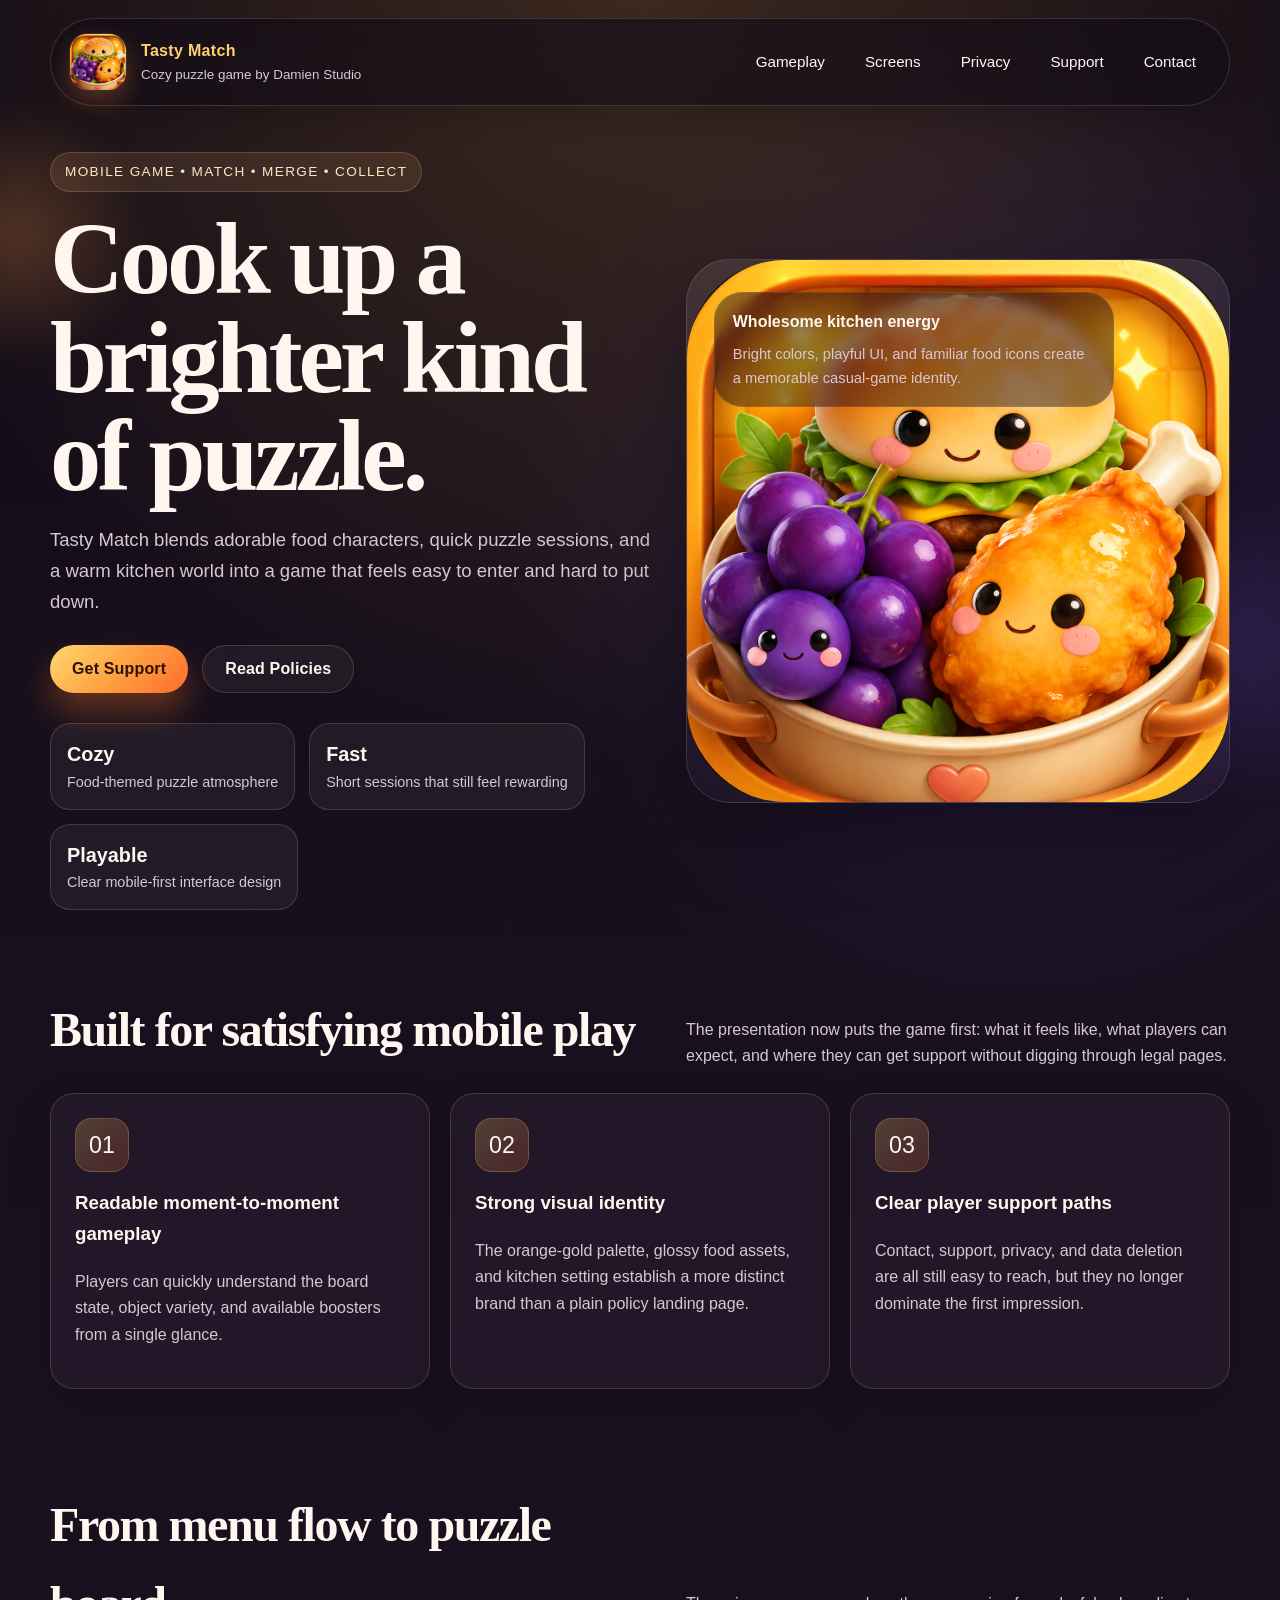
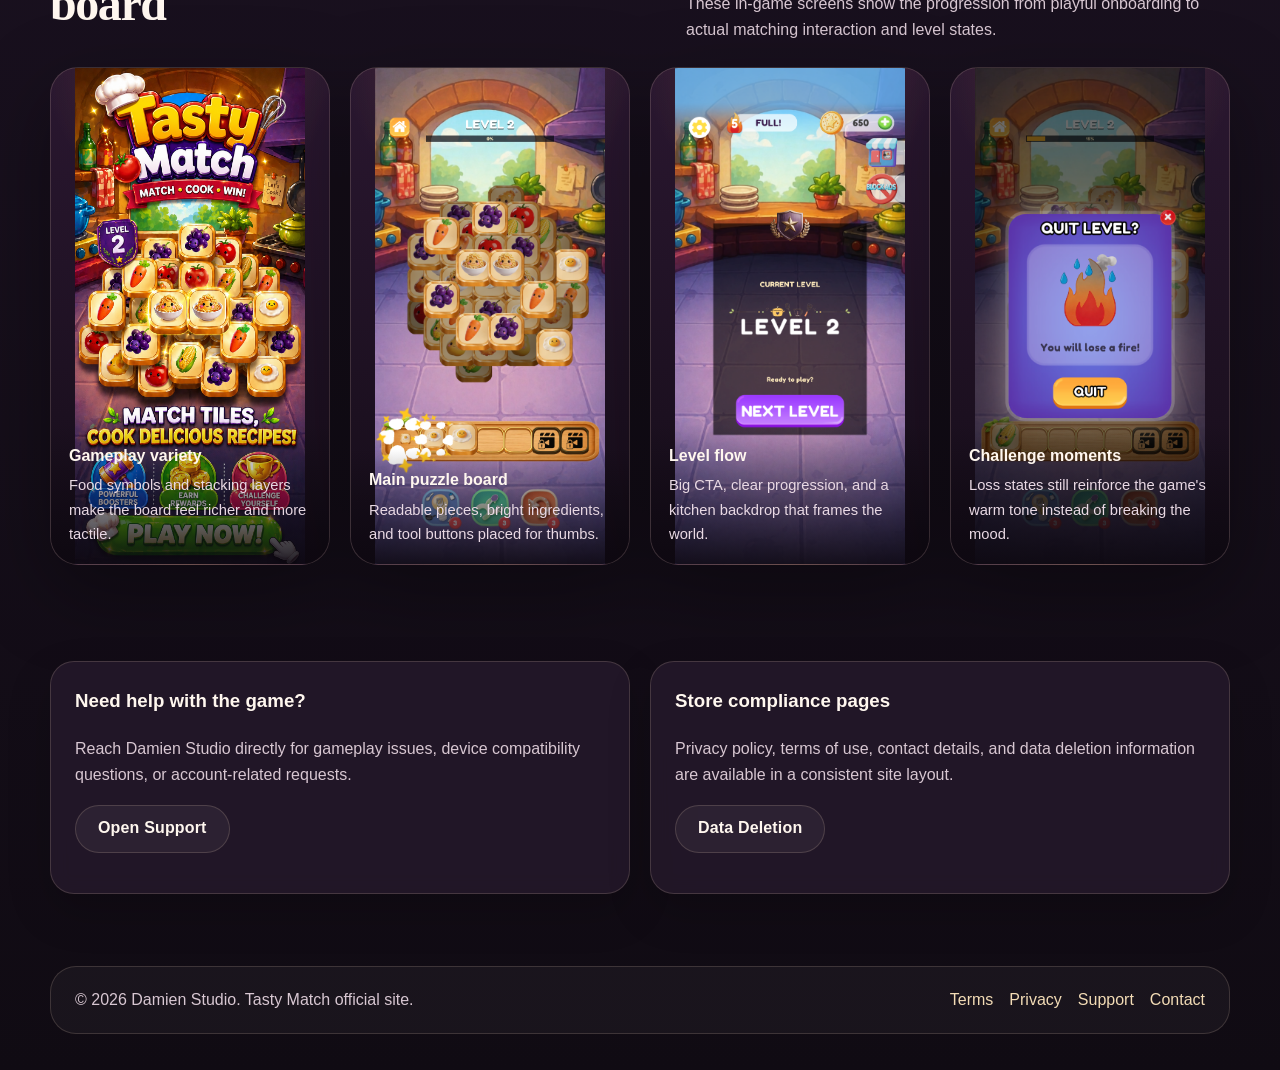
==== commit a1c7678f: "update app's name" ====
--- a/index.html
+++ b/index.html
@@ -3,10 +3,10 @@
 <head>
     <meta charset="UTF-8"/>
     <meta name="viewport" content="width=device-width, initial-scale=1.0"/>
-    <title>Kitchen Match - Cozy Food Puzzle Game</title>
+    <title>Tasty Match - Cozy Food Puzzle Game</title>
     <meta
             name="description"
-            content="Kitchen Match is a cheerful food-themed puzzle game by Damien Studio with cozy visuals, fast rounds, and satisfying matching gameplay."
+            content="Tasty Match is a cheerful food-themed puzzle game by Damien Studio with cozy visuals, fast rounds, and satisfying matching gameplay."
     />
     <link rel="stylesheet" href="style.css"/>
 </head>
@@ -14,12 +14,12 @@
 <div class="site-shell">
     <header class="topbar">
         <div class="container topbar-inner">
-            <a class="brand" href="index.html" aria-label="Kitchen Match home">
+            <a class="brand" href="index.html" aria-label="Tasty Match home">
           <span class="brand-mark">
-            <img src="images/app_icon.png" alt="Kitchen Match app icon"/>
+            <img src="images/app_icon.png" alt="Tasty Match app icon"/>
           </span>
                 <span class="brand-copy">
-            <strong>Kitchen Match</strong>
+            <strong>Tasty Match</strong>
             <span>Cozy puzzle game by Damien Studio</span>
           </span>
             </a>
@@ -40,7 +40,7 @@
                     <div class="eyebrow">Mobile Game • Match • Merge • Collect</div>
                     <h1>Cook up a brighter kind of puzzle.</h1>
                     <p class="lead">
-                        Kitchen Match blends adorable food characters, quick puzzle sessions, and a warm kitchen world
+                        Tasty Match blends adorable food characters, quick puzzle sessions, and a warm kitchen world
                         into a game that feels easy to enter and hard to put down.
                     </p>
                     <div class="hero-actions">
@@ -66,7 +66,7 @@
                 <div class="hero-visual">
                     <div class="hero-card">
                         <img class="hero-backdrop" src="images/app_icon.png"
-                             alt="Kitchen Match key art with cute food characters"/>
+                             alt="Tasty Match key art with cute food characters"/>
                         <div class="hero-badge">
                             <strong>Wholesome kitchen energy</strong>
                             <span>Bright colors, playful UI, and familiar food icons create a memorable casual-game identity.</span>
@@ -133,7 +133,7 @@
 
                 <div class="gallery-grid">
                     <article class="gallery-card portrait">
-                        <img src="images/main_img.png" alt="Kitchen Match level menu screenshot"/>
+                        <img src="images/main_img.png" alt="Tasty Match level menu screenshot"/>
                         <div class="gallery-copy">
                             <strong>Gameplay variety</strong>
                             <span>Food symbols and stacking layers make the board feel richer and more tactile.</span>
@@ -141,7 +141,7 @@
                     </article>
 
                     <article class="gallery-card portrait">
-                        <img src="images/match.png" alt="Kitchen Match board gameplay screenshot"/>
+                        <img src="images/match.png" alt="Tasty Match board gameplay screenshot"/>
                         <div class="gallery-copy">
                             <strong>Main puzzle board</strong>
                             <span>Readable pieces, bright ingredients, and tool buttons placed for thumbs.</span>
@@ -149,7 +149,7 @@
                     </article>
 
                     <article class="gallery-card portrait">
-                        <img src="images/main_menu.png" alt="Kitchen Match gameplay showcase screenshot"/>
+                        <img src="images/main_menu.png" alt="Tasty Match gameplay showcase screenshot"/>
                         <div class="gallery-copy">
                             <strong>Level flow</strong>
                             <span>Big CTA, clear progression, and a kitchen backdrop that frames the world.</span>
@@ -157,7 +157,7 @@
                     </article>
 
                     <article class="gallery-card portrait">
-                        <img src="images/failed.png" alt="Kitchen Match fail state screenshot"/>
+                        <img src="images/failed.png" alt="Tasty Match fail state screenshot"/>
                         <div class="gallery-copy">
                             <strong>Challenge moments</strong>
                             <span>Loss states still reinforce the game's warm tone instead of breaking the mood.</span>
@@ -194,7 +194,7 @@
 
     <footer class="footer">
         <div class="container footer-inner">
-            <p>© 2026 Damien Studio. Kitchen Match official site.</p>
+            <p>© 2026 Damien Studio. Tasty Match official site.</p>
             <div class="footer-links">
                 <a href="terms-of-use.html">Terms</a>
                 <a href="privacy-policy.html">Privacy</a>
